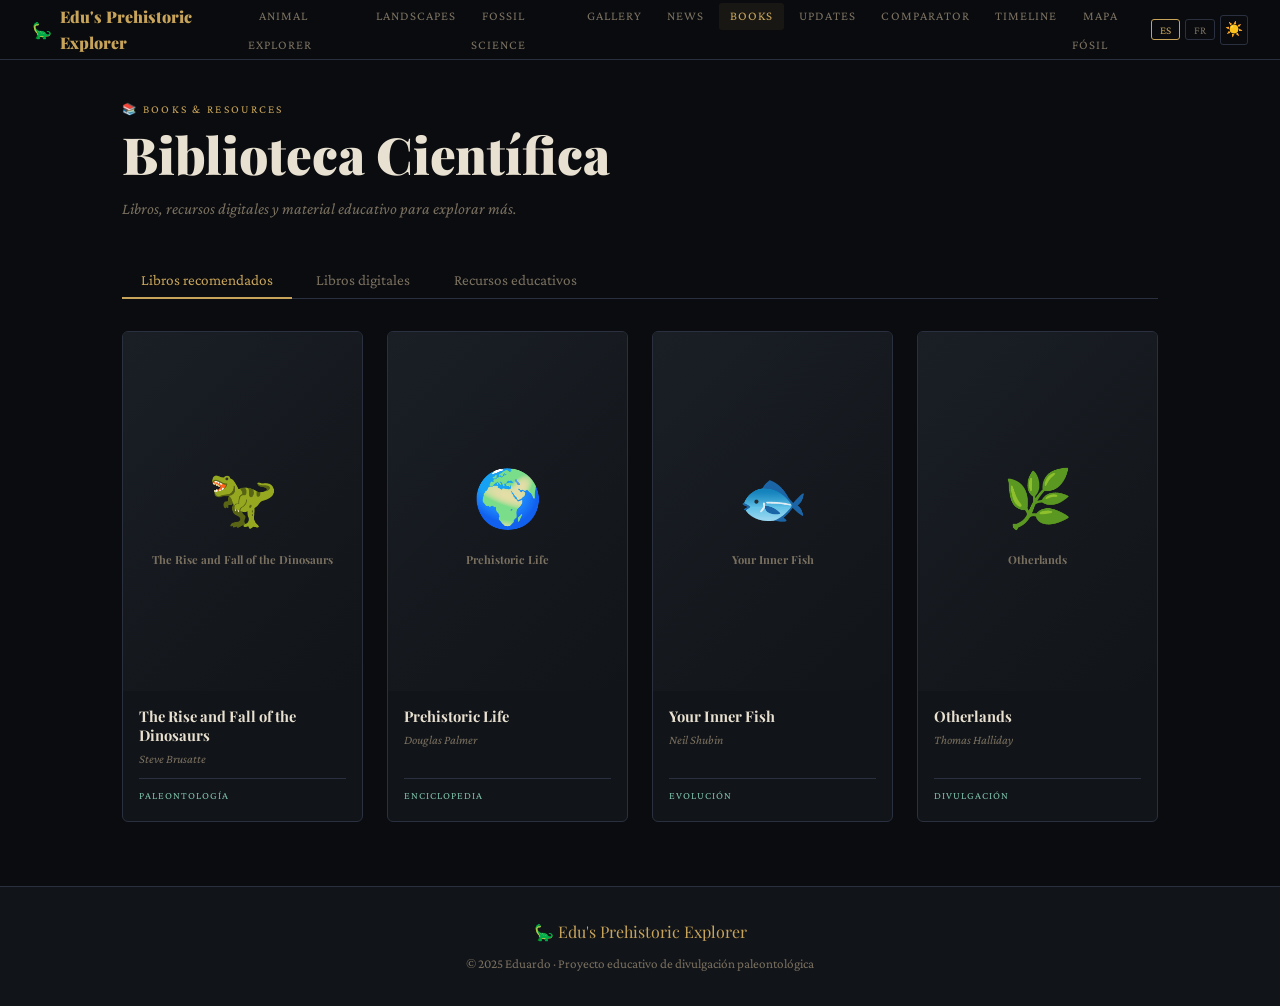
==== books/index.html @ db18aa57 "Initial commit" ====
<!DOCTYPE html>
<html lang="es">
<head>
  <meta charset="UTF-8">
  <meta name="viewport" content="width=device-width, initial-scale=1.0">
  <title>Books & Resources — Edu's Prehistoric Explorer</title>
  <link href="https://fonts.googleapis.com/css2?family=Playfair+Display:wght@400;700;900&family=Crimson+Pro:ital,wght@0,300;0,400;0,600;1,300&display=swap" rel="stylesheet">
  <link rel="stylesheet" href="../style.css">
  <style>
    .tabs { display: flex; gap: 0.3rem; border-bottom: 1px solid var(--borde); margin-bottom: 2rem; }
    .tab-btn { background: none; border: none; color: var(--texto-apagado); padding: 0.6rem 1.2rem; cursor: pointer; font-family: 'Crimson Pro', serif; font-size: 0.95rem; border-bottom: 2px solid transparent; margin-bottom: -1px; transition: all 0.2s; }
    .tab-btn.activo { color: var(--acento); border-bottom-color: var(--acento); }
    .tab-btn:hover { color: var(--acento); }
    .tab-contenido { display: none; }
    .tab-contenido.activo { display: block; }
    .grid-libros { display: grid; grid-template-columns: repeat(auto-fill, minmax(200px, 1fr)); gap: 1.5rem; }
    .card-libro { background: var(--surface); border: 1px solid var(--borde); border-radius: 6px; overflow: hidden; cursor: pointer; transition: all 0.25s; display: flex; flex-direction: column; }
    .card-libro:hover { border-color: var(--acento); transform: translateY(-4px); box-shadow: 0 12px 32px rgba(0,0,0,0.4); }
    .libro-portada { aspect-ratio: 2/3; background: var(--surface2); display: flex; align-items: center; justify-content: center; position: relative; overflow: hidden; }
    .libro-portada img { width: 100%; height: 100%; object-fit: cover; display: block; }
    .portada-fallback { position: absolute; inset: 0; display: flex; flex-direction: column; align-items: center; justify-content: center; gap: 0.5rem; background: linear-gradient(135deg, var(--surface2), var(--surface)); }
    .portada-emoji { font-size: 3.5rem; }
    .portada-titulo-mini { font-family: 'Playfair Display', serif; font-size: 0.7rem; font-weight: 700; text-align: center; padding: 0 0.5rem; color: var(--texto-apagado); line-height: 1.3; }
    .libro-info { padding: 1rem; flex: 1; display: flex; flex-direction: column; }
    .libro-titulo { font-family: 'Playfair Display', serif; font-size: 0.92rem; font-weight: 700; margin-bottom: 0.3rem; line-height: 1.3; }
    .libro-autor { font-size: 0.78rem; color: var(--texto-apagado); font-style: italic; margin-bottom: 0.5rem; }
    .libro-categoria { margin-top: auto; font-size: 0.65rem; letter-spacing: 0.1em; text-transform: uppercase; color: var(--acento2); padding-top: 0.6rem; border-top: 1px solid var(--borde); }
    .grid-recursos { display: grid; grid-template-columns: repeat(auto-fill, minmax(280px, 1fr)); gap: 1.2rem; }
    .card-recurso { background: var(--surface); border: 1px solid var(--borde); border-radius: 6px; padding: 1.5rem; transition: border-color 0.2s; }
    .card-recurso:hover { border-color: var(--acento2); }
    .recurso-icono { font-size: 2rem; margin-bottom: 0.8rem; }
    .recurso-titulo { font-family: 'Playfair Display', serif; font-size: 1rem; font-weight: 700; margin-bottom: 0.3rem; }
    .recurso-url { font-size: 0.75rem; color: var(--acento); margin-bottom: 0.7rem; font-style: italic; }
    .recurso-desc { font-size: 0.85rem; color: var(--texto-apagado); line-height: 1.6; }
    .recurso-tipo { display: inline-block; margin-top: 0.8rem; font-size: 0.65rem; letter-spacing: 0.1em; text-transform: uppercase; padding: 0.12rem 0.5rem; border-radius: 2px; background: rgba(125,191,168,0.1); color: var(--acento2); border: 1px solid rgba(125,191,168,0.2); }
    .modal-overlay { position: fixed; inset: 0; background: rgba(0,0,0,0.95); display: flex; align-items: center; justify-content: center; z-index: 1000; padding: 1.5rem; opacity: 0; pointer-events: none; transition: opacity 0.3s; }
    .modal-overlay.visible { opacity: 1; pointer-events: all; }
    .modal-kindle { background: #1a1612; border: 1px solid #3a3020; border-radius: 12px; max-width: 600px; width: 100%; max-height: 90vh; display: flex; flex-direction: column; overflow: hidden; transform: scale(0.95); transition: transform 0.3s; box-shadow: 0 30px 80px rgba(0,0,0,0.8); }
    .modal-overlay.visible .modal-kindle { transform: scale(1); }
    .kindle-header { display: flex; align-items: center; gap: 1rem; padding: 1.2rem 1.5rem; border-bottom: 1px solid #3a3020; background: #141210; }
    .kindle-portada-mini { width: 48px; height: 64px; border-radius: 3px; overflow: hidden; background: var(--surface2); flex-shrink: 0; display: flex; align-items: center; justify-content: center; font-size: 1.8rem; }
    .kindle-portada-mini img { width: 100%; height: 100%; object-fit: cover; }
    .kindle-header-info { flex: 1; }
    .kindle-titulo { font-family: 'Playfair Display', serif; font-size: 1rem; font-weight: 700; color: #e8d5a3; margin-bottom: 0.2rem; }
    .kindle-autor { font-size: 0.78rem; color: #8a7a5a; font-style: italic; }
    .kindle-cerrar { background: none; border: none; color: #8a7a5a; font-size: 1.2rem; cursor: pointer; padding: 0.3rem; transition: color 0.2s; }
    .kindle-cerrar:hover { color: #e8d5a3; }
    .kindle-pagina { flex: 1; overflow-y: auto; padding: 2rem 2.5rem; font-family: 'Crimson Pro', serif; font-size: 1.05rem; line-height: 1.9; color: #c8b88a; background: #1a1612; }
    .kindle-pagina h2 { font-family: 'Playfair Display', serif; font-size: 1.3rem; font-weight: 700; color: #e8d5a3; margin-bottom: 1.2rem; margin-top: 0; }
    .kindle-pagina h3 { font-family: 'Playfair Display', serif; font-size: 1rem; font-weight: 700; color: #d4a855; margin-top: 1.5rem; margin-bottom: 0.6rem; }
    .kindle-pagina p { margin-bottom: 1.2rem; text-align: justify; }
    .kindle-pagina .drop-cap::first-letter { font-size: 3.5rem; font-family: 'Playfair Display', serif; font-weight: 900; float: left; line-height: 0.8; margin-right: 0.1rem; margin-top: 0.2rem; color: #d4a855; }
    .kindle-pagina .nota { font-size: 0.82rem; color: #6a5a3a; font-style: italic; border-top: 1px solid #3a3020; padding-top: 1rem; margin-top: 2rem; }
    .kindle-footer { display: flex; align-items: center; justify-content: space-between; padding: 0.8rem 1.5rem; border-top: 1px solid #3a3020; background: #141210; gap: 1rem; }
    .kindle-progreso { flex: 1; height: 3px; background: #3a3020; border-radius: 2px; overflow: hidden; }
    .kindle-progreso-fill { height: 100%; background: #d4a855; border-radius: 2px; transition: width 0.3s; }
    .kindle-nav { display: flex; gap: 0.5rem; }
    .kindle-btn { background: #2a2018; border: 1px solid #3a3020; color: #8a7a5a; padding: 0.4rem 0.9rem; border-radius: 4px; cursor: pointer; font-family: 'Crimson Pro', serif; font-size: 0.88rem; transition: all 0.2s; }
    .kindle-btn:hover { border-color: #d4a855; color: #d4a855; }
    .kindle-btn:disabled { opacity: 0.3; cursor: default; }
    .kindle-pagina-num { font-size: 0.75rem; color: #6a5a3a; align-self: center; }
    .kindle-abrir { background: #d4a855; border: none; color: #1a1208; padding: 0.5rem 1.2rem; border-radius: 4px; cursor: pointer; font-family: 'Crimson Pro', serif; font-size: 0.88rem; font-weight: 700; transition: opacity 0.2s; white-space: nowrap; }
    .kindle-abrir:hover { opacity: 0.85; }
  </style>
</head>
<body>

  <nav>
    <a class="nav-logo" href="../index.html"><span>🦕</span> Edu's Prehistoric Explorer</a>
    <ul class="nav-links">
      <li><a href="../explorer/index.html"   id="nav-explorer"></a></li>
      <li><a href="../landscapes/index.html" id="nav-landscapes"></a></li>
      <li><a href="../fossil/index.html"     id="nav-fossil"></a></li>
      <li><a href="../gallery/index.html"    id="nav-gallery"></a></li>
      <li><a href="../news/index.html"       id="nav-news"></a></li>
      <li><a href="index.html" class="activo" id="nav-books"></a></li>
      <li><a href="../updates/index.html"    id="nav-updates"></a></li>
      <li><a href="../comparator/index.html" id="nav-comparator"></a></li>
      <li><a href="../timeline/index.html" id="nav-timeline"></a></li>
      <li><a href="../fossilmap/index.html" id="nav-fossilmap"></a></li>
    </ul>
    <div class="selector-idioma">
      <button class="btn-idioma" onclick="setLang('es')">ES</button>
      <button class="btn-idioma" onclick="setLang('fr')">FR</button>
    </div>
    <button class="btn-modo" id="btn-modo" onclick="toggleModo()" title="Cambiar modo"></button>
  </nav>

  <div class="contenedor">
    <p class="seccion-label" id="seccion-label"></p>
    <h1 class="seccion-titulo" id="seccion-titulo"></h1>
    <p class="seccion-sub" id="seccion-sub"></p>
    <div class="tabs" id="tabs"></div>
    <div class="tab-contenido activo" id="tab-recomendados">
      <div class="grid-libros" id="gridRecomendados"></div>
    </div>
    <div class="tab-contenido" id="tab-digitales">
      <div class="grid-libros" id="gridDigitales"></div>
    </div>
    <div class="tab-contenido" id="tab-recursos">
      <div class="grid-recursos" id="gridRecursos"></div>
    </div>
  </div>

  <div class="modal-overlay" id="modalOverlay" onclick="cerrarModalFuera(event)">
    <div class="modal-kindle" id="modalKindle">
      <div class="kindle-header">
        <div class="kindle-portada-mini" id="kindlePortadaMini"></div>
        <div class="kindle-header-info">
          <div class="kindle-titulo" id="kindleTitulo"></div>
          <div class="kindle-autor" id="kindleAutor"></div>
        </div>
        <button class="kindle-cerrar" onclick="cerrarModal()">✕</button>
      </div>
      <div class="kindle-pagina" id="kindlePagina"></div>
      <div class="kindle-footer">
        <div class="kindle-nav">
          <button class="kindle-btn" id="btnAnterior" onclick="cambiarPagina(-1)">← Anterior</button>
          <button class="kindle-btn" id="btnSiguiente" onclick="cambiarPagina(1)">Siguiente →</button>
        </div>
        <div class="kindle-progreso"><div class="kindle-progreso-fill" id="kindleProgreso"></div></div>
        <div class="kindle-pagina-num" id="kindlePaginaNum"></div>
        <button class="kindle-abrir" onclick="abrirGoogleBooks()">Leer completo ↗</button>
      </div>
    </div>
  </div>

  <footer>
    <div class="footer-logo">🦕 Edu's Prehistoric Explorer</div>
    <p id="footer-copy"></p>
  </footer>

  <script src="../data.js"></script>
  <script>
    const LIBROS_DATA = [
      {
        id: 1, titulo: "The Rise and Fall of the Dinosaurs", autor: "Steve Brusatte", tipo: "recomendado",
        descripcion: "La historia definitiva del ascenso y caída de los dinosaurios, narrada por uno de los paleontólogos más importantes del mundo.",
        categoria: "Paleontología", emoji: "🦖",
        portada: "https://covers.openlibrary.org/b/isbn/9780062490421-L.jpg",
        googleBooks: "https://books.google.com/books?id=aOMtDwAAQBAJ",
        paginas: [
          { titulo: "Prólogo: El mundo de los dinosaurios", contenido: "<p class='drop-cap'>Durante 180 millones de años, los dinosaurios dominaron la Tierra. Eran los animales más grandes, más veloces y más fascinantes que jamás han pisado este planeta. Y luego, en un instante geológico, desaparecieron.</p><p>Pero la historia de los dinosaurios no es solo una historia de extinción. Es una historia de origen, de evolución, de supervivencia contra todo pronóstico. Es la historia de cómo un grupo de reptiles poco prometedores del Triásico se convirtió en los amos del mundo.</p><p>He tenido la suerte de dedicar mi vida a estudiar estos animales extraordinarios. He excavado fósiles en los desiertos de Mongolia, en las llanuras de Polonia, en los barrancos de Escocia. Y cada vez que sostengo un hueso de dinosaurio en mis manos, siento lo mismo: asombro.</p>" },
          { titulo: "Capítulo 1: Los orígenes", contenido: "<h3>El mundo del Triásico</h3><p class='drop-cap'>Hace 250 millones de años, la vida en la Tierra estuvo a punto de desaparecer. La Gran Extinción del Pérmico eliminó el 96% de todas las especies marinas y el 70% de los vertebrados terrestres. El mundo que quedó era árido, caluroso y casi vacío.</p><p>Fue en este mundo devastado donde surgieron los dinosaurios. No de golpe, no como los gigantes que conocemos, sino como criaturas pequeñas y ágiles que corrían sobre dos patas por los márgenes del supercontinente Pangea.</p><p>Los primeros dinosaurios tenían el tamaño de un perro. Vivían a la sombra de reptiles mucho más grandes y formidables. Nadie, observando aquellos animales diminutos hace 230 millones de años, habría predicho lo que estaba a punto de ocurrir.</p>" },
          { titulo: "Capítulo 2: La conquista del mundo", contenido: "<h3>La revolución jurásica</h3><p class='drop-cap'>El Jurásico fue el período de los gigantes. Los saurópodos alcanzaron tamaños que desafían la imaginación. El Brachiosaurus podía elevar su cabeza a 13 metros de altura. El Argentinosaurus pesaba más que diez elefantes africanos juntos.</p><p>Los dinosaurios tenían un sistema respiratorio de flujo continuo con sacos aéreos que se extendían por todo el cuerpo, incluso dentro de los huesos. Este diseño era tan eficiente que permitía a los saurópodos mantener el metabolismo necesario para sostener cuerpos de decenas de toneladas.</p><p class='nota'>Fragmento resumido con fines divulgativos. Para leer el texto completo, haz clic en Leer completo.</p>" }
        ]
      },
      {
        id: 2, titulo: "Prehistoric Life", autor: "Douglas Palmer", tipo: "recomendado",
        descripcion: "Enciclopedia visual definitiva de la evolución de la vida en la Tierra, desde los primeros microbios hasta los humanos modernos.",
        categoria: "Enciclopedia", emoji: "🌍",
        portada: "https://covers.openlibrary.org/b/isbn/9780756662295-L.jpg",
        googleBooks: "https://www.google.com/search?q=Prehistoric+Life+Douglas+Palmer+book",
        paginas: [
          { titulo: "Introducción: 4.000 millones de años de vida", contenido: "<p class='drop-cap'>La historia de la vida en la Tierra es la historia más larga y más extraordinaria que existe. Comenzó hace aproximadamente 3.800 millones de años con organismos unicelulares invisibles al ojo humano, y ha dado lugar a todo lo que vemos hoy: las ballenas azules, los bosques de secuoyas, los arrecifes de coral, los seres humanos.</p><p>Esta enciclopedia es una ventana a ese pasado profundo. A través de fósiles, reconstrucciones científicas y el trabajo de generaciones de paleontólogos, podemos ver cómo fue cambiando la vida a lo largo del tiempo geológico.</p>" },
          { titulo: "Era Paleozoica: El amanecer de los animales", contenido: "<h3>La explosión cámbrica</h3><p class='drop-cap'>Hace 541 millones de años ocurrió algo extraordinario: en un período de apenas 20 millones de años, aparecieron casi todos los grandes grupos de animales que conocemos hoy. Los científicos llaman a este evento la Explosión Cámbrica.</p><p>Los mares del Cámbrico eran un mundo alien. Trilobites, anomalócaris, crinoídeos… formas de vida que no se parecen a nada que exista hoy. Los fósiles de Burgess Shale en Canadá nos han dado una ventana única a este mundo extraordinario.</p>" }
        ]
      },
      {
        id: 3, titulo: "Your Inner Fish", autor: "Neil Shubin", tipo: "recomendado",
        descripcion: "Cómo el cuerpo humano guarda vestigios evolutivos de peces, reptiles y mamíferos primitivos. Ciencia narrativa magistral.",
        categoria: "Evolución", emoji: "🐟",
        portada: "https://covers.openlibrary.org/b/isbn/9780307277459-L.jpg",
        googleBooks: "https://books.google.com/books?id=7sxT1OvRk2EC",
        paginas: [
          { titulo: "Capítulo 1: Encontrando tu pez interior", contenido: "<p class='drop-cap'>Mira tu mano. Cinco dedos, una palma, una muñeca. Ahora mira la aleta de un pez. Parece completamente diferente. Sin embargo, bajo la piel, los huesos cuentan una historia sorprendente: tú y ese pez compartís el mismo plano estructural básico, heredado de un ancestro común que vivió hace 375 millones de años.</p><p>En 2004, mi equipo encontró en el Ártico canadiense un fósil que cambiaría nuestra comprensión de cómo los vertebrados conquistaron la tierra. Lo llamamos Tiktaalik roseae, y es el eslabón que une los peces con los primeros tetrápodos.</p>" },
          { titulo: "Capítulo 2: Construyendo cabezas", contenido: "<h3>Los genes que compartimos con los tiburones</h3><p class='drop-cap'>Uno de los descubrimientos más sorprendentes de la biología moderna es que todos los animales con cabeza, desde los tiburones hasta los humanos, construyen esa cabeza usando prácticamente los mismos genes.</p><p>Los genes Hox controlan el desarrollo de los ejes corporales en prácticamente todos los animales. Un gen Hox de ratón puede sustituir al gen equivalente de una mosca y funcionar perfectamente. Somos más parecidos de lo que creemos.</p><p class='nota'>Fragmento resumido con fines divulgativos. Para leer el texto completo, haz clic en Leer completo.</p>" }
        ]
      },
      {
        id: 4, titulo: "Otherlands", autor: "Thomas Halliday", tipo: "recomendado",
        descripcion: "Viaje literario por 16 ecosistemas extintos, desde el Ediacárico hasta la época de los mamuts. Escritura científica extraordinaria.",
        categoria: "Divulgación", emoji: "🌿",
        portada: "https://covers.openlibrary.org/b/isbn/9780525559504-L.jpg",
        googleBooks: "https://books.google.com/books?id=03WXEAAAQBAJ",
        paginas: [
          { titulo: "Prólogo: Otros mundos", contenido: "<p class='drop-cap'>La extinción no es el fin de una historia. Es el comienzo de otra. Cada vez que un mundo desaparece, deja rastros en las rocas, en los genes de los sobrevivientes, en la forma de los continentes. Los paleontólogos somos detectives que interrogamos a esos rastros.</p><p>Este libro es un viaje a dieciséis mundos que ya no existen. Cada capítulo es un ecosistema completo: los olores, los sonidos, la textura del suelo, la temperatura del aire.</p>" },
          { titulo: "La estepa de los mamuts — Siberia, hace 20.000 años", contenido: "<h3>Un mundo de hierba y hielo</h3><p class='drop-cap'>Es medianoche en Siberia, pero el sol no se ha puesto. En verano, a estas latitudes, la luz dura casi todo el día. Una manada de mamuts lanudos avanza lentamente hacia el este, siguiendo el corredor de hierba que se extiende desde Europa hasta Alaska.</p><p>El mamut lanudo no era un elefante con abrigo. Era una especie completamente diferente, perfectamente adaptada al frío extremo: grasa subcutánea de 10 centímetros, pelo de hasta un metro de longitud.</p><p class='nota'>Fragmento resumido con fines divulgativos. Para leer el texto completo, haz clic en Leer completo.</p>" }
        ]
      },
      {
        id: 5, titulo: "Biodiversity Heritage Library", autor: "biodiversitylibrary.org", tipo: "digital",
        descripcion: "Millones de páginas de publicaciones científicas históricas de libre acceso sobre historia natural.",
        categoria: "Archivo digital", emoji: "🌐",
        portada: "",
        googleBooks: "https://www.biodiversitylibrary.org",
        paginas: [
          { titulo: "Sobre esta biblioteca", contenido: "<p class='drop-cap'>La Biodiversity Heritage Library es el mayor archivo digital de literatura científica sobre biodiversidad del mundo. Contiene más de 60 millones de páginas de libros, revistas y manuscritos sobre historia natural, paleontología y biología.</p><p>Todo el contenido es de acceso libre y gratuito. Puedes descargar ediciones originales de obras de Darwin, Cuvier, y cientos de naturalistas históricos.</p><p>Visita biodiversitylibrary.org para explorar la colección completa.</p>" }
        ]
      },
      {
        id: 6, titulo: "Palaeontologia Electronica", autor: "palaeo-electronica.org", tipo: "digital",
        descripcion: "Revista científica de paleontología de acceso completamente libre con artículos revisados por pares.",
        categoria: "Revista científica", emoji: "🔓",
        portada: "",
        googleBooks: "https://palaeo-electronica.org",
        paginas: [
          { titulo: "Sobre esta revista", contenido: "<p class='drop-cap'>Palaeontologia Electronica es una revista científica de paleontología de acceso completamente libre. Fue una de las primeras revistas científicas en existir únicamente en formato digital, desde 1998.</p><p>Todos los artículos están revisados por pares y son descargables gratuitamente en PDF. Cubre todos los campos de la paleontología, desde la micropaleontología hasta los vertebrados.</p><p>Visita palaeo-electronica.org para acceder a todos los artículos.</p>" }
        ]
      }
    ];

    const RECURSOS = [
      { icono: "🎥", titulo: "PBS Eons", url: "youtube.com/@eons", desc: "Canal de divulgación paleontológica con episodios sobre todos los períodos.", tipo: "YouTube" },
      { icono: "🏛️", titulo: "Smithsonian NMNH", url: "naturalhistory.si.edu", desc: "Colecciones digitales del museo de historia natural más importante del mundo.", tipo: "Museo digital" },
      { icono: "🔬", titulo: "Palaeontologia Electronica", url: "palaeo-electronica.org", desc: "Revista científica de paleontología de acceso completamente libre.", tipo: "Revista" },
      { icono: "📖", titulo: "Biodiversity Heritage Library", url: "biodiversitylibrary.org", desc: "Millones de páginas de publicaciones científicas históricas.", tipo: "Archivo" },
      { icono: "🦕", titulo: "Dinosaur Database", url: "dinosaurpictures.org", desc: "Base de datos visual de dinosaurios con reconstrucciones científicas.", tipo: "Base de datos" },
      { icono: "🖥️", titulo: "iNaturalist", url: "inaturalist.org", desc: "Plataforma de ciencia ciudadana para identificar fauna y flora actual.", tipo: "Web" }
    ];

    let tabActual = "recomendados";
    let libroActual = null;
    let paginaActual = 0;
    let googleBooksURL = "";

    function renderPagina() {
      const lang = getLang();
      document.getElementById("nav-explorer").textContent   = t("nav_explorer");
      document.getElementById("nav-landscapes").textContent = t("nav_landscapes");
      document.getElementById("nav-fossil").textContent     = t("nav_fossil");
      document.getElementById("nav-gallery").textContent    = t("nav_gallery");
      document.getElementById("nav-news").textContent       = t("nav_news");
      document.getElementById("nav-books").textContent      = t("nav_books");
      document.getElementById("nav-updates").textContent    = t("nav_updates");
      document.getElementById("nav-comparator").textContent = t("nav_comparator");
      document.getElementById('nav-timeline').textContent = getLang() === 'fr' ? 'Chronologie' : 'Timeline';
      document.getElementById('nav-fossilmap').textContent = getLang() === 'fr' ? 'Carte fossile' : 'Mapa fósil';
      document.querySelectorAll(".btn-idioma").forEach(b => {
        b.classList.remove("activo");
        if (b.textContent.trim() === lang.toUpperCase()) b.classList.add("activo");
      });
      document.getElementById("seccion-label").textContent  = t("books_label");
      document.getElementById("seccion-titulo").textContent = t("books_titulo");
      document.getElementById("seccion-sub").textContent    = t("books_sub");
      document.getElementById("footer-copy").textContent    = t("footer_copy");
      document.getElementById("tabs").innerHTML = `
        <button class="tab-btn ${tabActual==="recomendados"?"activo":""}" onclick="cambiarTab('recomendados',this)">${t("tab_recomendados")}</button>
        <button class="tab-btn ${tabActual==="digitales"?"activo":""}" onclick="cambiarTab('digitales',this)">${t("tab_digitales")}</button>
        <button class="tab-btn ${tabActual==="recursos"?"activo":""}" onclick="cambiarTab('recursos',this)">${t("tab_recursos")}</button>
      `;
      document.getElementById("gridRecomendados").innerHTML = LIBROS_DATA.filter(l => l.tipo === "recomendado").map(l => cardLibro(l)).join("");
      document.getElementById("gridDigitales").innerHTML    = LIBROS_DATA.filter(l => l.tipo === "digital").map(l => cardLibro(l)).join("");
      document.getElementById("gridRecursos").innerHTML     = RECURSOS.map(r => `
        <div class="card-recurso">
          <div class="recurso-icono">${r.icono}</div>
          <div class="recurso-titulo">${r.titulo}</div>
          <div class="recurso-url">${r.url}</div>
          <p class="recurso-desc">${r.desc}</p>
          <span class="recurso-tipo">${r.tipo}</span>
        </div>
      `).join("");
    }

    function cardLibro(l) {
      return `
        <div class="card-libro" onclick="abrirLibro(${l.id})">
          <div class="libro-portada">
            ${l.portada ? `<img src="${l.portada}" alt="${l.titulo}" onerror="this.style.display='none';this.nextElementSibling.style.display='flex';">` : ""}
            <div class="portada-fallback" ${l.portada ? 'style="display:none"' : ""}>
              <div class="portada-emoji">${l.emoji}</div>
              <div class="portada-titulo-mini">${l.titulo}</div>
            </div>
          </div>
          <div class="libro-info">
            <div class="libro-titulo">${l.titulo}</div>
            <div class="libro-autor">${l.autor}</div>
            <div class="libro-categoria">${l.categoria}</div>
          </div>
        </div>
      `;
    }

    function cambiarTab(id, btn) {
      tabActual = id;
      document.querySelectorAll(".tab-btn").forEach(b => b.classList.remove("activo"));
      document.querySelectorAll(".tab-contenido").forEach(c => c.classList.remove("activo"));
      btn.classList.add("activo");
      document.getElementById("tab-" + id).classList.add("activo");
    }

    function abrirLibro(id) {
      libroActual = LIBROS_DATA.find(l => l.id === id);
      if (!libroActual) return;
      paginaActual = 0;
      googleBooksURL = libroActual.googleBooks;
      document.getElementById("kindleTitulo").textContent = libroActual.titulo;
      document.getElementById("kindleAutor").textContent  = libroActual.autor;
      const mini = document.getElementById("kindlePortadaMini");
      if (libroActual.portada) {
        mini.innerHTML = `<img src="${libroActual.portada}" alt="${libroActual.titulo}" onerror="this.parentElement.textContent='${libroActual.emoji}'">`;
      } else {
        mini.textContent = libroActual.emoji;
      }
      renderPaginaKindle();
      document.getElementById("modalOverlay").classList.add("visible");
      document.body.style.overflow = "hidden";
    }

    function renderPaginaKindle() {
      const paginas = libroActual.paginas;
      const pag = paginas[paginaActual];
      document.getElementById("kindlePagina").innerHTML    = "<h2>" + pag.titulo + "</h2>" + pag.contenido;
      document.getElementById("kindlePaginaNum").textContent = (paginaActual + 1) + " / " + paginas.length;
      document.getElementById("kindleProgreso").style.width  = ((paginaActual + 1) / paginas.length * 100) + "%";
      document.getElementById("btnAnterior").disabled  = paginaActual === 0;
      document.getElementById("btnSiguiente").disabled = paginaActual === paginas.length - 1;
      document.getElementById("kindlePagina").scrollTop = 0;
    }

    function cambiarPagina(dir) {
      paginaActual = Math.max(0, Math.min(libroActual.paginas.length - 1, paginaActual + dir));
      renderPaginaKindle();
    }

    function abrirGoogleBooks() { window.open(googleBooksURL, "_blank"); }

    function cerrarModal() {
      document.getElementById("modalOverlay").classList.remove("visible");
      document.body.style.overflow = "";
    }

    function cerrarModalFuera(e) {
      if (e.target === document.getElementById("modalOverlay")) cerrarModal();
    }

    document.addEventListener("keydown", e => {
      if (!document.getElementById("modalOverlay").classList.contains("visible")) return;
      if (e.key === "Escape") cerrarModal();
      if (e.key === "ArrowRight") cambiarPagina(1);
      if (e.key === "ArrowLeft")  cambiarPagina(-1);
    });

    renderPagina();
  </script>
<script>
  (function() {
    const modo = localStorage.getItem('modo') || 'oscuro';
    if (modo === 'claro') document.body.classList.add('claro');
    document.getElementById('btn-modo').textContent = modo === 'claro' ? '🌙' : '☀️';
  })();
  function toggleModo() {
    const esClaro = document.body.classList.toggle('claro');
    localStorage.setItem('modo', esClaro ? 'claro' : 'oscuro');
    document.getElementById('btn-modo').textContent = esClaro ? '🌙' : '☀️';
  }
</script>
</body>
</html>
---- style.css ----
/* ============================================
   STYLE.CSS — Estilos globales
   ============================================ */

/* ── VARIABLES — MODO OSCURO (defecto) ── */
:root {
  --bg: #0a0c0f;
  --surface: #111418;
  --surface2: #1a1f26;
  --borde: #2a3040;
  --acento: #c8a45a;
  --acento2: #7dbfa8;
  --acento3: #d4704a;
  --texto: #e8e0d0;
  --texto-apagado: #7a7060;
  --texto-dim: #4a4538;
}

/* ── VARIABLES — MODO CLARO ── */
body.claro {
  --bg: #f5f0e8;
  --surface: #ffffff;
  --surface2: #ede8de;
  --borde: #d4c9b0;
  --acento: #9a6e1a;
  --acento2: #2d8a72;
  --acento3: #b84a22;
  --texto: #1a1510;
  --texto-apagado: #6b5e48;
  --texto-dim: #a89880;
}

/* ── RESET BÁSICO ── */
* { margin: 0; padding: 0; box-sizing: border-box; }
html { scroll-behavior: smooth; }

body {
  background: var(--bg);
  color: var(--texto);
  font-family: 'Crimson Pro', Georgia, serif;
  font-size: 18px;
  line-height: 1.6;
  overflow-x: hidden;
  transition: background 0.3s, color 0.3s;
}

/* ── TIPOGRAFÍA ── */
h1, h2, h3 { font-family: 'Playfair Display', serif; line-height: 1.1; }
a { color: var(--acento); text-decoration: none; }

/* ── NAVEGACIÓN ── */
nav {
  position: fixed;
  top: 0; left: 0; right: 0;
  z-index: 100;
  background: rgba(10,12,15,0.95);
  backdrop-filter: blur(12px);
  border-bottom: 1px solid var(--borde);
  display: flex;
  align-items: center;
  justify-content: space-between;
  padding: 0 2rem;
  height: 60px;
  transition: background 0.3s, border-color 0.3s;
}

body.claro nav {
  background: rgba(245,240,232,0.97);
}

.nav-logo {
  font-family: 'Playfair Display', serif;
  font-weight: 900;
  font-size: 1rem;
  color: var(--acento);
  display: flex;
  align-items: center;
  gap: 0.5rem;
  text-decoration: none;
}

.nav-links { display: flex; gap: 0.2rem; list-style: none; }

.nav-links a {
  color: var(--texto-apagado);
  text-decoration: none;
  font-size: 0.8rem;
  letter-spacing: 0.08em;
  text-transform: uppercase;
  padding: 0.4rem 0.7rem;
  border-radius: 3px;
  transition: color 0.2s, background 0.2s;
}

.nav-links a:hover,
.nav-links a.activo {
  color: var(--acento);
  background: rgba(200,164,90,0.08);
}

/* ── CONTENEDOR ── */
.contenedor {
  max-width: 1100px;
  margin: 0 auto;
  padding: 100px 2rem 4rem;
}

/* ── CABECERA DE SECCIÓN ── */
.seccion-label {
  font-size: 0.72rem;
  letter-spacing: 0.2em;
  text-transform: uppercase;
  color: var(--acento);
  margin-bottom: 0.5rem;
}

.seccion-titulo {
  font-size: clamp(2rem, 5vw, 3.2rem);
  font-weight: 900;
  margin-bottom: 0.8rem;
}

.seccion-sub {
  color: var(--texto-apagado);
  font-size: 1rem;
  max-width: 600px;
  margin-bottom: 2.5rem;
  font-style: italic;
}

/* ── BOTONES ── */
.btn {
  display: inline-flex;
  align-items: center;
  gap: 0.4rem;
  padding: 0.7rem 1.4rem;
  border-radius: 4px;
  font-family: 'Crimson Pro', serif;
  font-size: 0.95rem;
  cursor: pointer;
  transition: all 0.2s;
  border: none;
}

.btn-primario { background: var(--acento); color: var(--bg); font-weight: 600; }
.btn-primario:hover { opacity: 0.85; }

.btn-secundario { background: var(--surface); color: var(--texto); border: 1px solid var(--borde); }
.btn-secundario:hover { border-color: var(--acento); color: var(--acento); }

/* ── TARJETAS GENÉRICAS ── */
.tarjeta {
  background: var(--surface);
  border: 1px solid var(--borde);
  border-radius: 6px;
  overflow: hidden;
  transition: all 0.25s;
}

.tarjeta:hover {
  border-color: var(--acento);
  transform: translateY(-3px);
  box-shadow: 0 8px 30px rgba(200,164,90,0.08);
}

/* ── DIVISOR ── */
.divisor {
  height: 1px;
  background: linear-gradient(to right, transparent, var(--borde), transparent);
  margin: 2rem 0;
}

/* ── ETIQUETAS ── */
.etiqueta {
  display: inline-block;
  font-size: 0.65rem;
  letter-spacing: 0.1em;
  text-transform: uppercase;
  padding: 0.15rem 0.5rem;
  border-radius: 2px;
}

.etiqueta-extinto {
  background: rgba(212,112,74,0.15);
  color: var(--acento3);
  border: 1px solid rgba(212,112,74,0.3);
}

.etiqueta-viviente {
  background: rgba(125,191,168,0.15);
  color: var(--acento2);
  border: 1px solid rgba(125,191,168,0.3);
}

/* ── ANIMACIÓN DE ENTRADA ── */
@keyframes subirAparecer {
  from { opacity: 0; transform: translateY(20px); }
  to   { opacity: 1; transform: translateY(0); }
}
.animar { animation: subirAparecer 0.5s ease forwards; }

/* ── SELECTOR DE IDIOMA ── */
.selector-idioma { display: flex; gap: 0.3rem; }

.btn-idioma {
  background: none;
  border: 1px solid var(--borde);
  color: var(--texto-apagado);
  font-size: 0.7rem;
  padding: 0.2rem 0.5rem;
  border-radius: 3px;
  cursor: pointer;
  transition: all 0.2s;
  font-family: 'Crimson Pro', serif;
}

.btn-idioma:hover,
.btn-idioma.activo {
  border-color: var(--acento);
  color: var(--acento);
}

/* ── TOGGLE MODO ── */
.btn-modo {
  background: none;
  border: 1px solid var(--borde);
  color: var(--texto-apagado);
  font-size: 0.9rem;
  width: 30px;
  height: 30px;
  border-radius: 3px;
  cursor: pointer;
  transition: all 0.2s;
  display: flex;
  align-items: center;
  justify-content: center;
  margin-left: 0.3rem;
}

.btn-modo:hover {
  border-color: var(--acento);
  color: var(--acento);
}

/* ── FOOTER ── */
footer {
  background: var(--surface);
  border-top: 1px solid var(--borde);
  padding: 2rem;
  text-align: center;
  font-size: 0.82rem;
  color: var(--texto-apagado);
  transition: background 0.3s;
}

.footer-logo {
  font-family: 'Playfair Display', serif;
  font-size: 1rem;
  color: var(--acento);
  margin-bottom: 0.5rem;
}
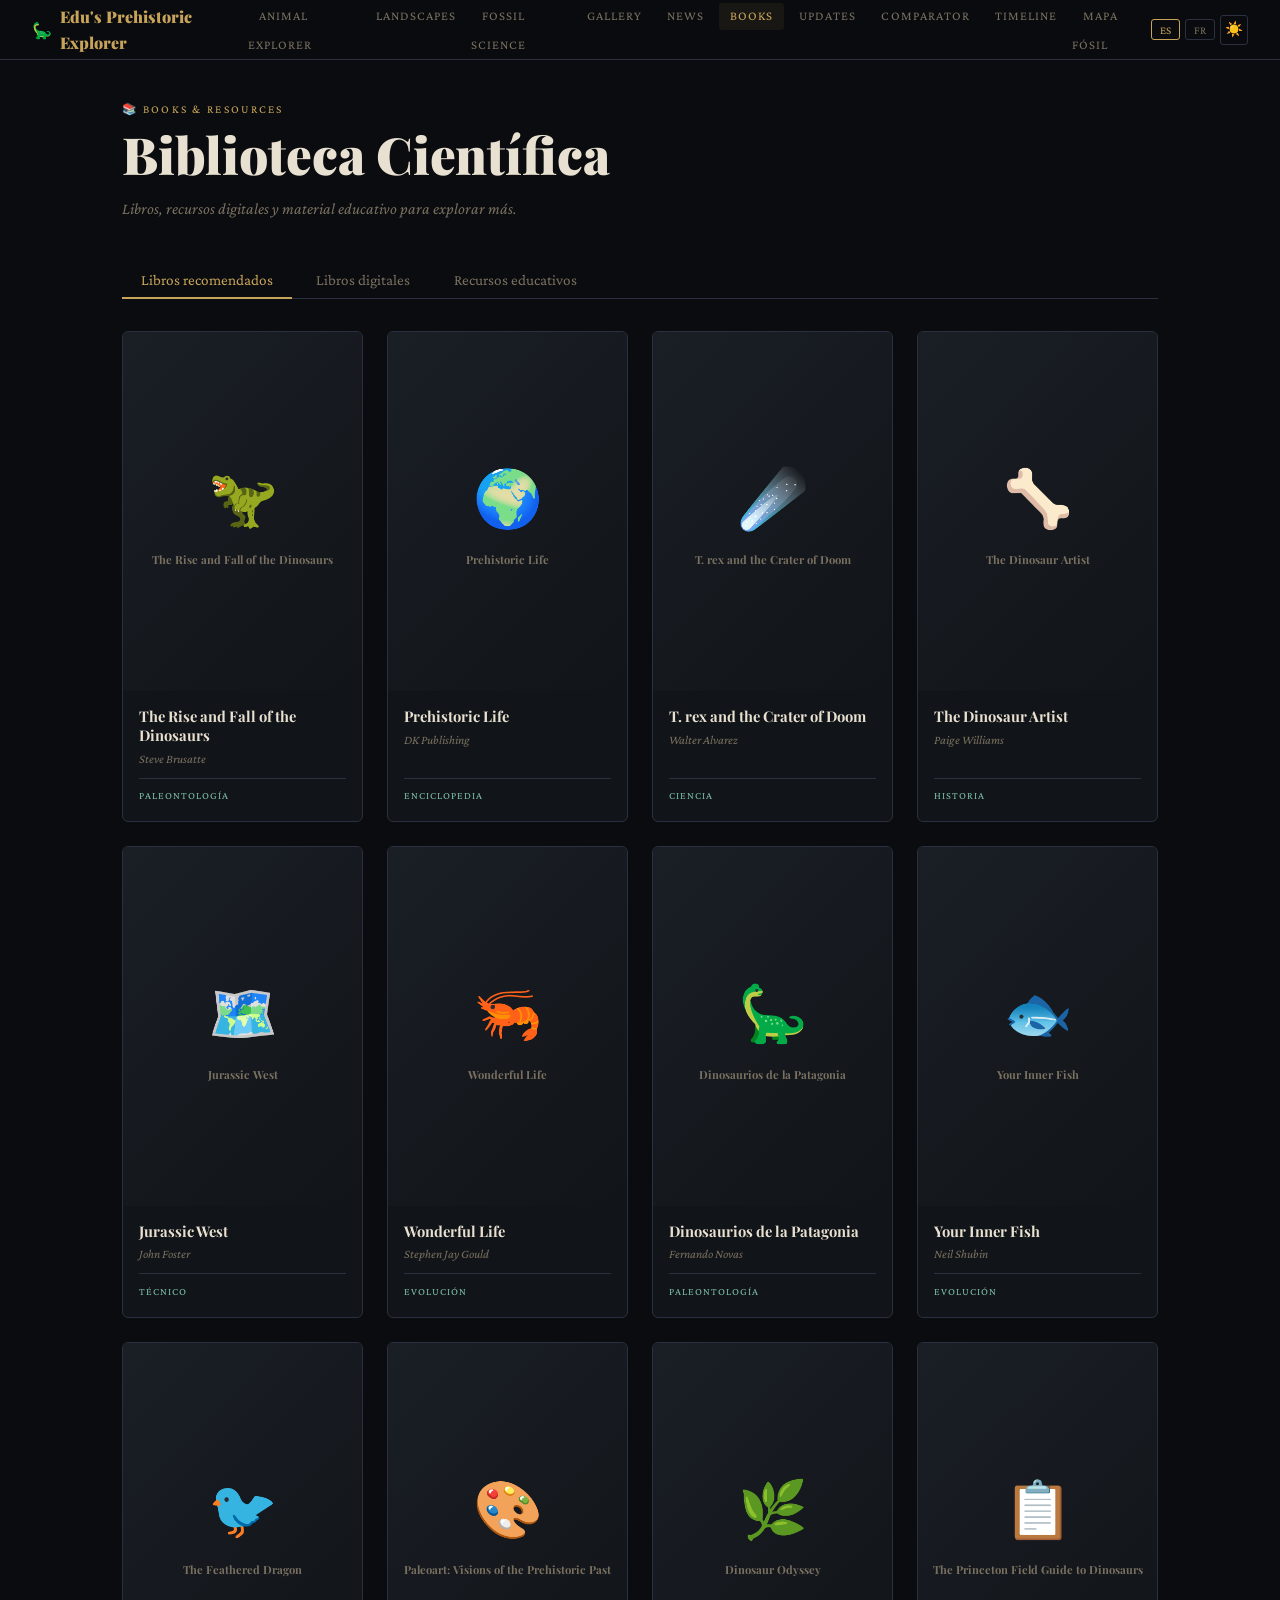
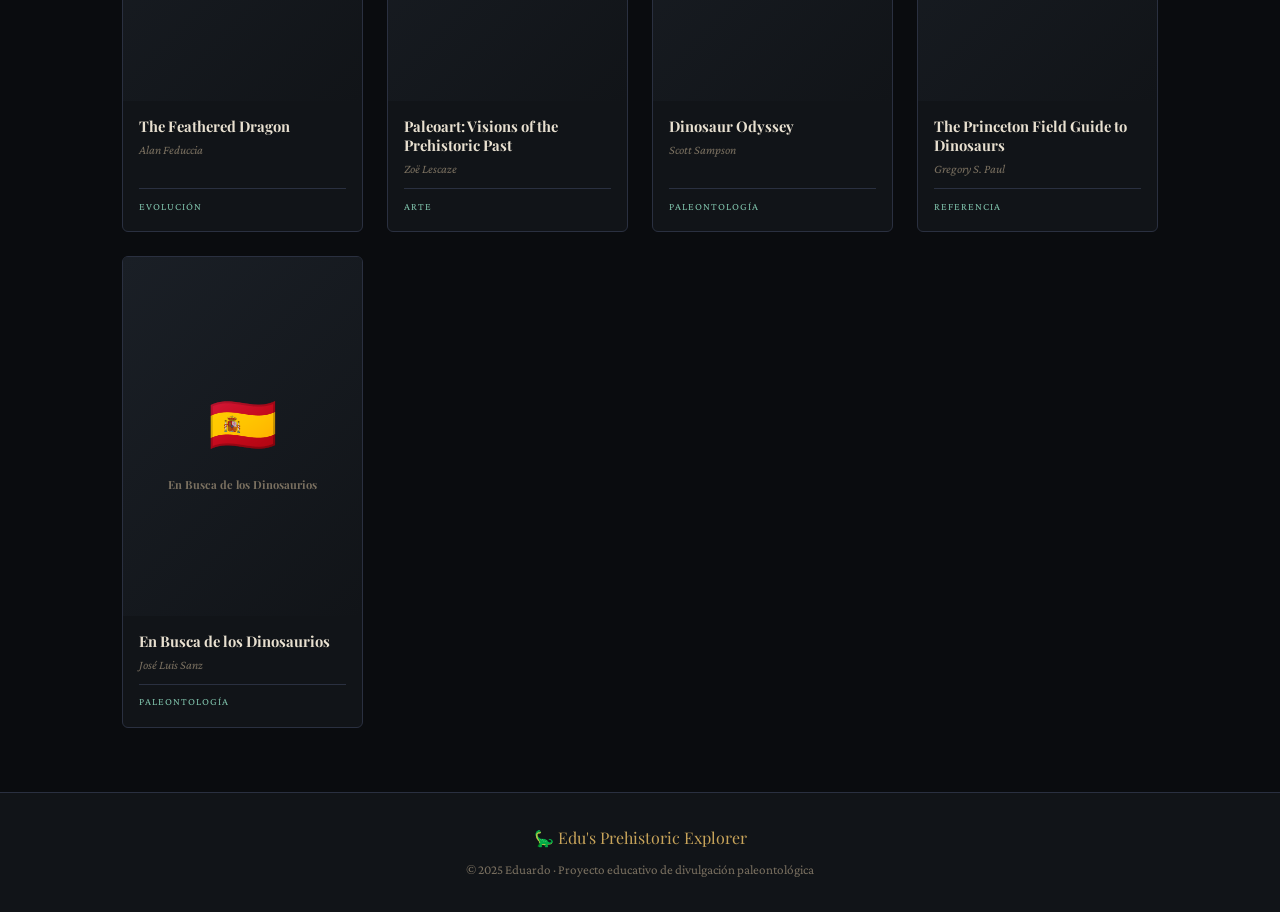
==== commit b0dde99f: "He añadido mas libros" ====
--- a/books/index.html
+++ b/books/index.html
@@ -132,74 +132,7 @@
 
   <script src="../data.js"></script>
   <script>
-    const LIBROS_DATA = [
-      {
-        id: 1, titulo: "The Rise and Fall of the Dinosaurs", autor: "Steve Brusatte", tipo: "recomendado",
-        descripcion: "La historia definitiva del ascenso y caída de los dinosaurios, narrada por uno de los paleontólogos más importantes del mundo.",
-        categoria: "Paleontología", emoji: "🦖",
-        portada: "https://covers.openlibrary.org/b/isbn/9780062490421-L.jpg",
-        googleBooks: "https://books.google.com/books?id=aOMtDwAAQBAJ",
-        paginas: [
-          { titulo: "Prólogo: El mundo de los dinosaurios", contenido: "<p class='drop-cap'>Durante 180 millones de años, los dinosaurios dominaron la Tierra. Eran los animales más grandes, más veloces y más fascinantes que jamás han pisado este planeta. Y luego, en un instante geológico, desaparecieron.</p><p>Pero la historia de los dinosaurios no es solo una historia de extinción. Es una historia de origen, de evolución, de supervivencia contra todo pronóstico. Es la historia de cómo un grupo de reptiles poco prometedores del Triásico se convirtió en los amos del mundo.</p><p>He tenido la suerte de dedicar mi vida a estudiar estos animales extraordinarios. He excavado fósiles en los desiertos de Mongolia, en las llanuras de Polonia, en los barrancos de Escocia. Y cada vez que sostengo un hueso de dinosaurio en mis manos, siento lo mismo: asombro.</p>" },
-          { titulo: "Capítulo 1: Los orígenes", contenido: "<h3>El mundo del Triásico</h3><p class='drop-cap'>Hace 250 millones de años, la vida en la Tierra estuvo a punto de desaparecer. La Gran Extinción del Pérmico eliminó el 96% de todas las especies marinas y el 70% de los vertebrados terrestres. El mundo que quedó era árido, caluroso y casi vacío.</p><p>Fue en este mundo devastado donde surgieron los dinosaurios. No de golpe, no como los gigantes que conocemos, sino como criaturas pequeñas y ágiles que corrían sobre dos patas por los márgenes del supercontinente Pangea.</p><p>Los primeros dinosaurios tenían el tamaño de un perro. Vivían a la sombra de reptiles mucho más grandes y formidables. Nadie, observando aquellos animales diminutos hace 230 millones de años, habría predicho lo que estaba a punto de ocurrir.</p>" },
-          { titulo: "Capítulo 2: La conquista del mundo", contenido: "<h3>La revolución jurásica</h3><p class='drop-cap'>El Jurásico fue el período de los gigantes. Los saurópodos alcanzaron tamaños que desafían la imaginación. El Brachiosaurus podía elevar su cabeza a 13 metros de altura. El Argentinosaurus pesaba más que diez elefantes africanos juntos.</p><p>Los dinosaurios tenían un sistema respiratorio de flujo continuo con sacos aéreos que se extendían por todo el cuerpo, incluso dentro de los huesos. Este diseño era tan eficiente que permitía a los saurópodos mantener el metabolismo necesario para sostener cuerpos de decenas de toneladas.</p><p class='nota'>Fragmento resumido con fines divulgativos. Para leer el texto completo, haz clic en Leer completo.</p>" }
-        ]
-      },
-      {
-        id: 2, titulo: "Prehistoric Life", autor: "Douglas Palmer", tipo: "recomendado",
-        descripcion: "Enciclopedia visual definitiva de la evolución de la vida en la Tierra, desde los primeros microbios hasta los humanos modernos.",
-        categoria: "Enciclopedia", emoji: "🌍",
-        portada: "https://covers.openlibrary.org/b/isbn/9780756662295-L.jpg",
-        googleBooks: "https://www.google.com/search?q=Prehistoric+Life+Douglas+Palmer+book",
-        paginas: [
-          { titulo: "Introducción: 4.000 millones de años de vida", contenido: "<p class='drop-cap'>La historia de la vida en la Tierra es la historia más larga y más extraordinaria que existe. Comenzó hace aproximadamente 3.800 millones de años con organismos unicelulares invisibles al ojo humano, y ha dado lugar a todo lo que vemos hoy: las ballenas azules, los bosques de secuoyas, los arrecifes de coral, los seres humanos.</p><p>Esta enciclopedia es una ventana a ese pasado profundo. A través de fósiles, reconstrucciones científicas y el trabajo de generaciones de paleontólogos, podemos ver cómo fue cambiando la vida a lo largo del tiempo geológico.</p>" },
-          { titulo: "Era Paleozoica: El amanecer de los animales", contenido: "<h3>La explosión cámbrica</h3><p class='drop-cap'>Hace 541 millones de años ocurrió algo extraordinario: en un período de apenas 20 millones de años, aparecieron casi todos los grandes grupos de animales que conocemos hoy. Los científicos llaman a este evento la Explosión Cámbrica.</p><p>Los mares del Cámbrico eran un mundo alien. Trilobites, anomalócaris, crinoídeos… formas de vida que no se parecen a nada que exista hoy. Los fósiles de Burgess Shale en Canadá nos han dado una ventana única a este mundo extraordinario.</p>" }
-        ]
-      },
-      {
-        id: 3, titulo: "Your Inner Fish", autor: "Neil Shubin", tipo: "recomendado",
-        descripcion: "Cómo el cuerpo humano guarda vestigios evolutivos de peces, reptiles y mamíferos primitivos. Ciencia narrativa magistral.",
-        categoria: "Evolución", emoji: "🐟",
-        portada: "https://covers.openlibrary.org/b/isbn/9780307277459-L.jpg",
-        googleBooks: "https://books.google.com/books?id=7sxT1OvRk2EC",
-        paginas: [
-          { titulo: "Capítulo 1: Encontrando tu pez interior", contenido: "<p class='drop-cap'>Mira tu mano. Cinco dedos, una palma, una muñeca. Ahora mira la aleta de un pez. Parece completamente diferente. Sin embargo, bajo la piel, los huesos cuentan una historia sorprendente: tú y ese pez compartís el mismo plano estructural básico, heredado de un ancestro común que vivió hace 375 millones de años.</p><p>En 2004, mi equipo encontró en el Ártico canadiense un fósil que cambiaría nuestra comprensión de cómo los vertebrados conquistaron la tierra. Lo llamamos Tiktaalik roseae, y es el eslabón que une los peces con los primeros tetrápodos.</p>" },
-          { titulo: "Capítulo 2: Construyendo cabezas", contenido: "<h3>Los genes que compartimos con los tiburones</h3><p class='drop-cap'>Uno de los descubrimientos más sorprendentes de la biología moderna es que todos los animales con cabeza, desde los tiburones hasta los humanos, construyen esa cabeza usando prácticamente los mismos genes.</p><p>Los genes Hox controlan el desarrollo de los ejes corporales en prácticamente todos los animales. Un gen Hox de ratón puede sustituir al gen equivalente de una mosca y funcionar perfectamente. Somos más parecidos de lo que creemos.</p><p class='nota'>Fragmento resumido con fines divulgativos. Para leer el texto completo, haz clic en Leer completo.</p>" }
-        ]
-      },
-      {
-        id: 4, titulo: "Otherlands", autor: "Thomas Halliday", tipo: "recomendado",
-        descripcion: "Viaje literario por 16 ecosistemas extintos, desde el Ediacárico hasta la época de los mamuts. Escritura científica extraordinaria.",
-        categoria: "Divulgación", emoji: "🌿",
-        portada: "https://covers.openlibrary.org/b/isbn/9780525559504-L.jpg",
-        googleBooks: "https://books.google.com/books?id=03WXEAAAQBAJ",
-        paginas: [
-          { titulo: "Prólogo: Otros mundos", contenido: "<p class='drop-cap'>La extinción no es el fin de una historia. Es el comienzo de otra. Cada vez que un mundo desaparece, deja rastros en las rocas, en los genes de los sobrevivientes, en la forma de los continentes. Los paleontólogos somos detectives que interrogamos a esos rastros.</p><p>Este libro es un viaje a dieciséis mundos que ya no existen. Cada capítulo es un ecosistema completo: los olores, los sonidos, la textura del suelo, la temperatura del aire.</p>" },
-          { titulo: "La estepa de los mamuts — Siberia, hace 20.000 años", contenido: "<h3>Un mundo de hierba y hielo</h3><p class='drop-cap'>Es medianoche en Siberia, pero el sol no se ha puesto. En verano, a estas latitudes, la luz dura casi todo el día. Una manada de mamuts lanudos avanza lentamente hacia el este, siguiendo el corredor de hierba que se extiende desde Europa hasta Alaska.</p><p>El mamut lanudo no era un elefante con abrigo. Era una especie completamente diferente, perfectamente adaptada al frío extremo: grasa subcutánea de 10 centímetros, pelo de hasta un metro de longitud.</p><p class='nota'>Fragmento resumido con fines divulgativos. Para leer el texto completo, haz clic en Leer completo.</p>" }
-        ]
-      },
-      {
-        id: 5, titulo: "Biodiversity Heritage Library", autor: "biodiversitylibrary.org", tipo: "digital",
-        descripcion: "Millones de páginas de publicaciones científicas históricas de libre acceso sobre historia natural.",
-        categoria: "Archivo digital", emoji: "🌐",
-        portada: "",
-        googleBooks: "https://www.biodiversitylibrary.org",
-        paginas: [
-          { titulo: "Sobre esta biblioteca", contenido: "<p class='drop-cap'>La Biodiversity Heritage Library es el mayor archivo digital de literatura científica sobre biodiversidad del mundo. Contiene más de 60 millones de páginas de libros, revistas y manuscritos sobre historia natural, paleontología y biología.</p><p>Todo el contenido es de acceso libre y gratuito. Puedes descargar ediciones originales de obras de Darwin, Cuvier, y cientos de naturalistas históricos.</p><p>Visita biodiversitylibrary.org para explorar la colección completa.</p>" }
-        ]
-      },
-      {
-        id: 6, titulo: "Palaeontologia Electronica", autor: "palaeo-electronica.org", tipo: "digital",
-        descripcion: "Revista científica de paleontología de acceso completamente libre con artículos revisados por pares.",
-        categoria: "Revista científica", emoji: "🔓",
-        portada: "",
-        googleBooks: "https://palaeo-electronica.org",
-        paginas: [
-          { titulo: "Sobre esta revista", contenido: "<p class='drop-cap'>Palaeontologia Electronica es una revista científica de paleontología de acceso completamente libre. Fue una de las primeras revistas científicas en existir únicamente en formato digital, desde 1998.</p><p>Todos los artículos están revisados por pares y son descargables gratuitamente en PDF. Cubre todos los campos de la paleontología, desde la micropaleontología hasta los vertebrados.</p><p>Visita palaeo-electronica.org para acceder a todos los artículos.</p>" }
-        ]
-      }
-    ];
-
+    
     const RECURSOS = [
       { icono: "🎥", titulo: "PBS Eons", url: "youtube.com/@eons", desc: "Canal de divulgación paleontológica con episodios sobre todos los períodos.", tipo: "YouTube" },
       { icono: "🏛️", titulo: "Smithsonian NMNH", url: "naturalhistory.si.edu", desc: "Colecciones digitales del museo de historia natural más importante del mundo.", tipo: "Museo digital" },
